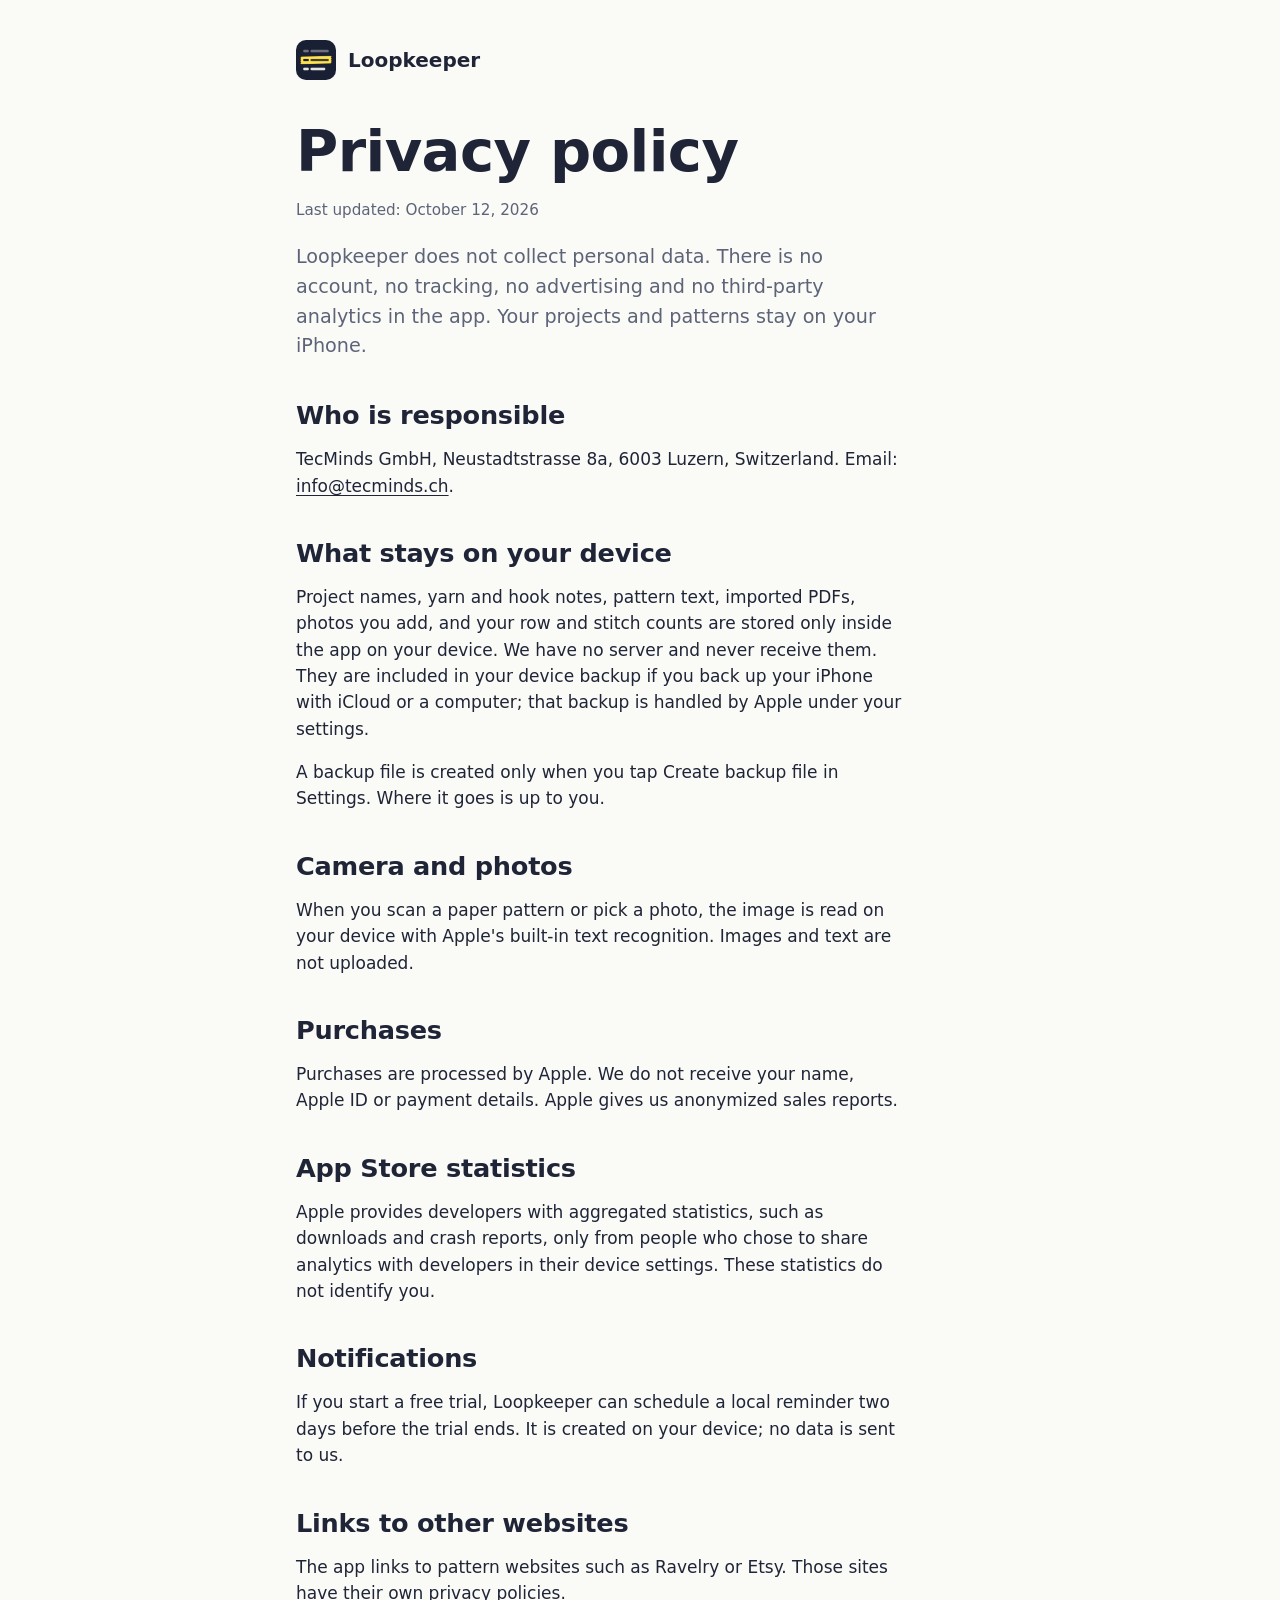
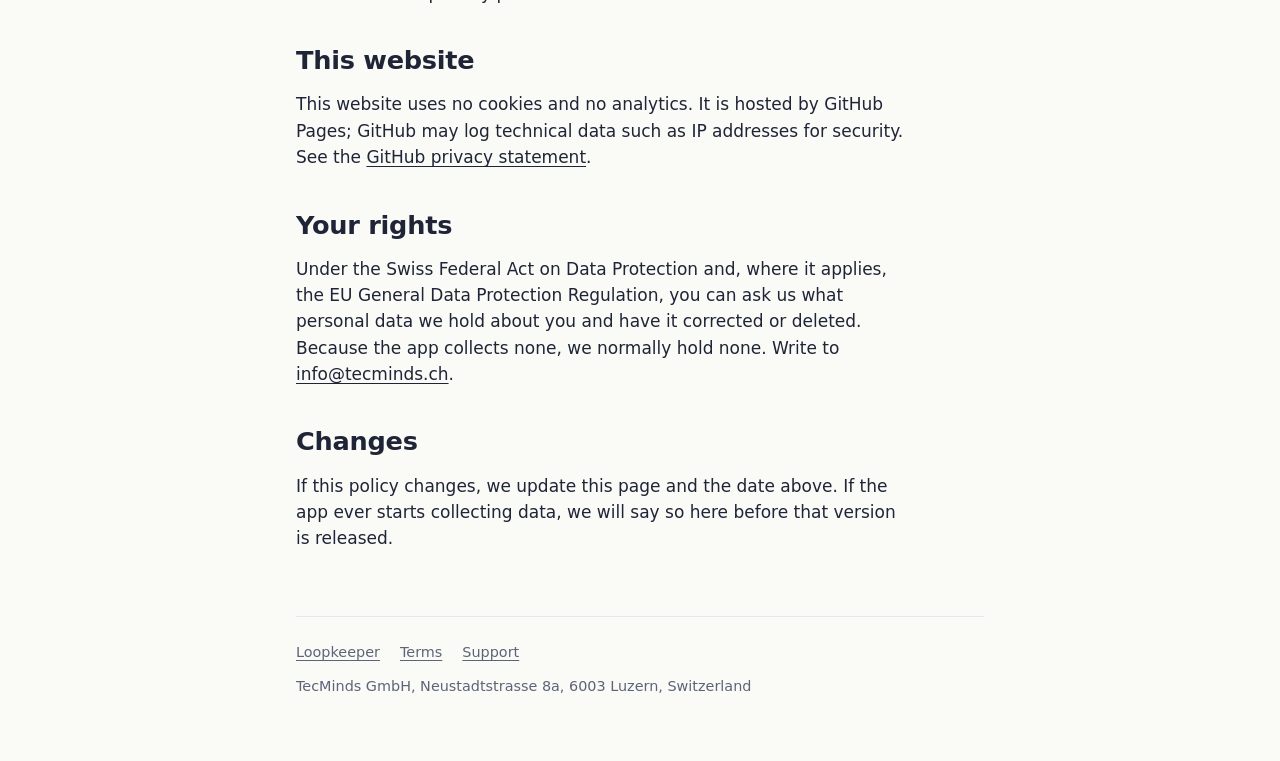
==== privacy.html @ 1ad8d7a1 "Add Loopkeeper website with privacy policy, terms and support Co-Authored-By: Claude Opus 5.5 <norep" ====
<!doctype html>
<html lang="en">
<head>
<meta charset="utf-8">
<meta name="viewport" content="width=device-width, initial-scale=1">
<title>Privacy policy · Loopkeeper</title>
<link rel="icon" href="img/icon.png">
<link rel="stylesheet" href="style.css">
</head>
<body>
<main class="page">
  <a class="brand" href="./"><img src="img/icon.png" alt="">Loopkeeper</a>

  <h1>Privacy policy</h1>
  <p class="muted">Last updated: October 12, 2026</p>

  <p class="lead">Loopkeeper does not collect personal data. There is no account, no tracking, no advertising and no third-party analytics in the app. Your projects and patterns stay on your iPhone.</p>

  <h2>Who is responsible</h2>
  <p>TecMinds GmbH, Neustadtstrasse 8a, 6003 Luzern, Switzerland. Email: <a href="mailto:info@tecminds.ch">info@tecminds.ch</a>.</p>

  <h2>What stays on your device</h2>
  <p>Project names, yarn and hook notes, pattern text, imported PDFs, photos you add, and your row and stitch counts are stored only inside the app on your device. We have no server and never receive them. They are included in your device backup if you back up your iPhone with iCloud or a computer; that backup is handled by Apple under your settings.</p>
  <p>A backup file is created only when you tap Create backup file in Settings. Where it goes is up to you.</p>

  <h2>Camera and photos</h2>
  <p>When you scan a paper pattern or pick a photo, the image is read on your device with Apple's built-in text recognition. Images and text are not uploaded.</p>

  <h2>Purchases</h2>
  <p>Purchases are processed by Apple. We do not receive your name, Apple ID or payment details. Apple gives us anonymized sales reports.</p>

  <h2>App Store statistics</h2>
  <p>Apple provides developers with aggregated statistics, such as downloads and crash reports, only from people who chose to share analytics with developers in their device settings. These statistics do not identify you.</p>

  <h2>Notifications</h2>
  <p>If you start a free trial, Loopkeeper can schedule a local reminder two days before the trial ends. It is created on your device; no data is sent to us.</p>

  <h2>Links to other websites</h2>
  <p>The app links to pattern websites such as Ravelry or Etsy. Those sites have their own privacy policies.</p>

  <h2>This website</h2>
  <p>This website uses no cookies and no analytics. It is hosted by GitHub Pages; GitHub may log technical data such as IP addresses for security. See the <a href="https://docs.github.com/en/site-policy/privacy-policies/github-general-privacy-statement">GitHub privacy statement</a>.</p>

  <h2>Your rights</h2>
  <p>Under the Swiss Federal Act on Data Protection and, where it applies, the EU General Data Protection Regulation, you can ask us what personal data we hold about you and have it corrected or deleted. Because the app collects none, we normally hold none. Write to <a href="mailto:info@tecminds.ch">info@tecminds.ch</a>.</p>

  <h2>Changes</h2>
  <p>If this policy changes, we update this page and the date above. If the app ever starts collecting data, we will say so here before that version is released.</p>

  <footer>
    <nav><a href="./">Loopkeeper</a><a href="terms.html">Terms</a><a href="support.html">Support</a></nav>
    TecMinds GmbH, Neustadtstrasse 8a, 6003 Luzern, Switzerland
  </footer>
</main>
</body>
</html>
---- style.css ----
:root {
  --paper: #FAFAF7;
  --sheet: #FFFFFF;
  --ink: #1F2537;
  --ink-2: #5D6478;
  --rule: #E4E7EE;
  --tape: #FFE14D;
  --display: system-ui, -apple-system, "Helvetica Neue", Arial, sans-serif;
}

@media (prefers-color-scheme: dark) {
  :root { --paper: #15171C; --sheet: #1E2129; --ink: #E9ECF2; --ink-2: #9AA1B2; --rule: #2B2F39; }
}

* { box-sizing: border-box; }

body {
  margin: 0;
  background: var(--paper);
  color: var(--ink);
  font: 17px/1.55 var(--display);
}

a { color: inherit; text-underline-offset: 3px; }
a:focus-visible { outline: 3px solid var(--tape); outline-offset: 2px; border-radius: 2px; }

.page { max-width: 46rem; margin: 0 auto; padding: 2.5rem 1.5rem 4rem; }

.brand { display: flex; align-items: center; gap: .75rem; text-decoration: none; font-weight: 800; font-stretch: condensed; font-size: 1.25rem; }
.brand img { width: 40px; height: 40px; border-radius: 10px; }

h1, h2, h3 { font-stretch: condensed; line-height: 1.1; letter-spacing: -0.01em; }
h1 { font-size: clamp(2.4rem, 7vw, 3.6rem); font-weight: 900; margin: 2.5rem 0 1rem; }
h2 { font-size: 1.6rem; font-weight: 800; margin: 2.5rem 0 .5rem; }
h3 { font-size: 1.2rem; font-weight: 700; margin: 1.5rem 0 .25rem; }
p, li { max-width: 38rem; }
.lead { font-size: 1.2rem; color: var(--ink-2); }
.muted { color: var(--ink-2); font-size: .95rem; }

/* The pattern sheet with the highlighter tape on the current row. */
.sheet { background: var(--sheet); border-radius: 6px; padding: .5rem 1.25rem; box-shadow: 0 10px 30px rgba(31, 37, 55, .08); margin: 2rem 0; }
.row { display: flex; gap: .75rem; padding: .7rem .4rem; border-bottom: 1px solid var(--rule); align-items: baseline; }
.row:last-child { border-bottom: 0; }
.row b { font-stretch: condensed; min-width: 3.6rem; }
.row.done { color: var(--ink-2); }
.row.done::before { content: "✓"; font-size: .8rem; margin-right: -.25rem; }
.row.now { background: var(--tape); color: #1F2537; border-bottom-color: transparent; clip-path: polygon(0 8%, 1.2% 0, 98.8% 0, 100% 10%, 99% 30%, 100% 50%, 99% 70%, 100% 90%, 98.8% 100%, 1.2% 100%, 0 92%, 1% 72%, 0 52%, 1% 32%); padding-left: 1rem; }

.shots { display: flex; gap: 1rem; margin: 2rem 0; }
.shots img { width: 50%; max-width: 280px; border-radius: 28px; box-shadow: 0 10px 30px rgba(31, 37, 55, .12); }

.points { list-style: none; padding: 0; }
.points li { padding: .9rem 0; border-bottom: 1px solid var(--rule); }
.points strong { font-stretch: condensed; font-size: 1.15rem; display: block; }

.badge { display: inline-block; background: var(--ink); color: var(--paper); padding: .8rem 1.3rem; border-radius: 14px; font-weight: 800; font-stretch: condensed; text-decoration: none; }

footer { margin-top: 4rem; padding-top: 1.5rem; border-top: 1px solid var(--rule); color: var(--ink-2); font-size: .9rem; }
footer nav { display: flex; gap: 1.25rem; flex-wrap: wrap; margin-bottom: .75rem; }

@media (max-width: 520px) {
  .shots img { border-radius: 18px; }
}
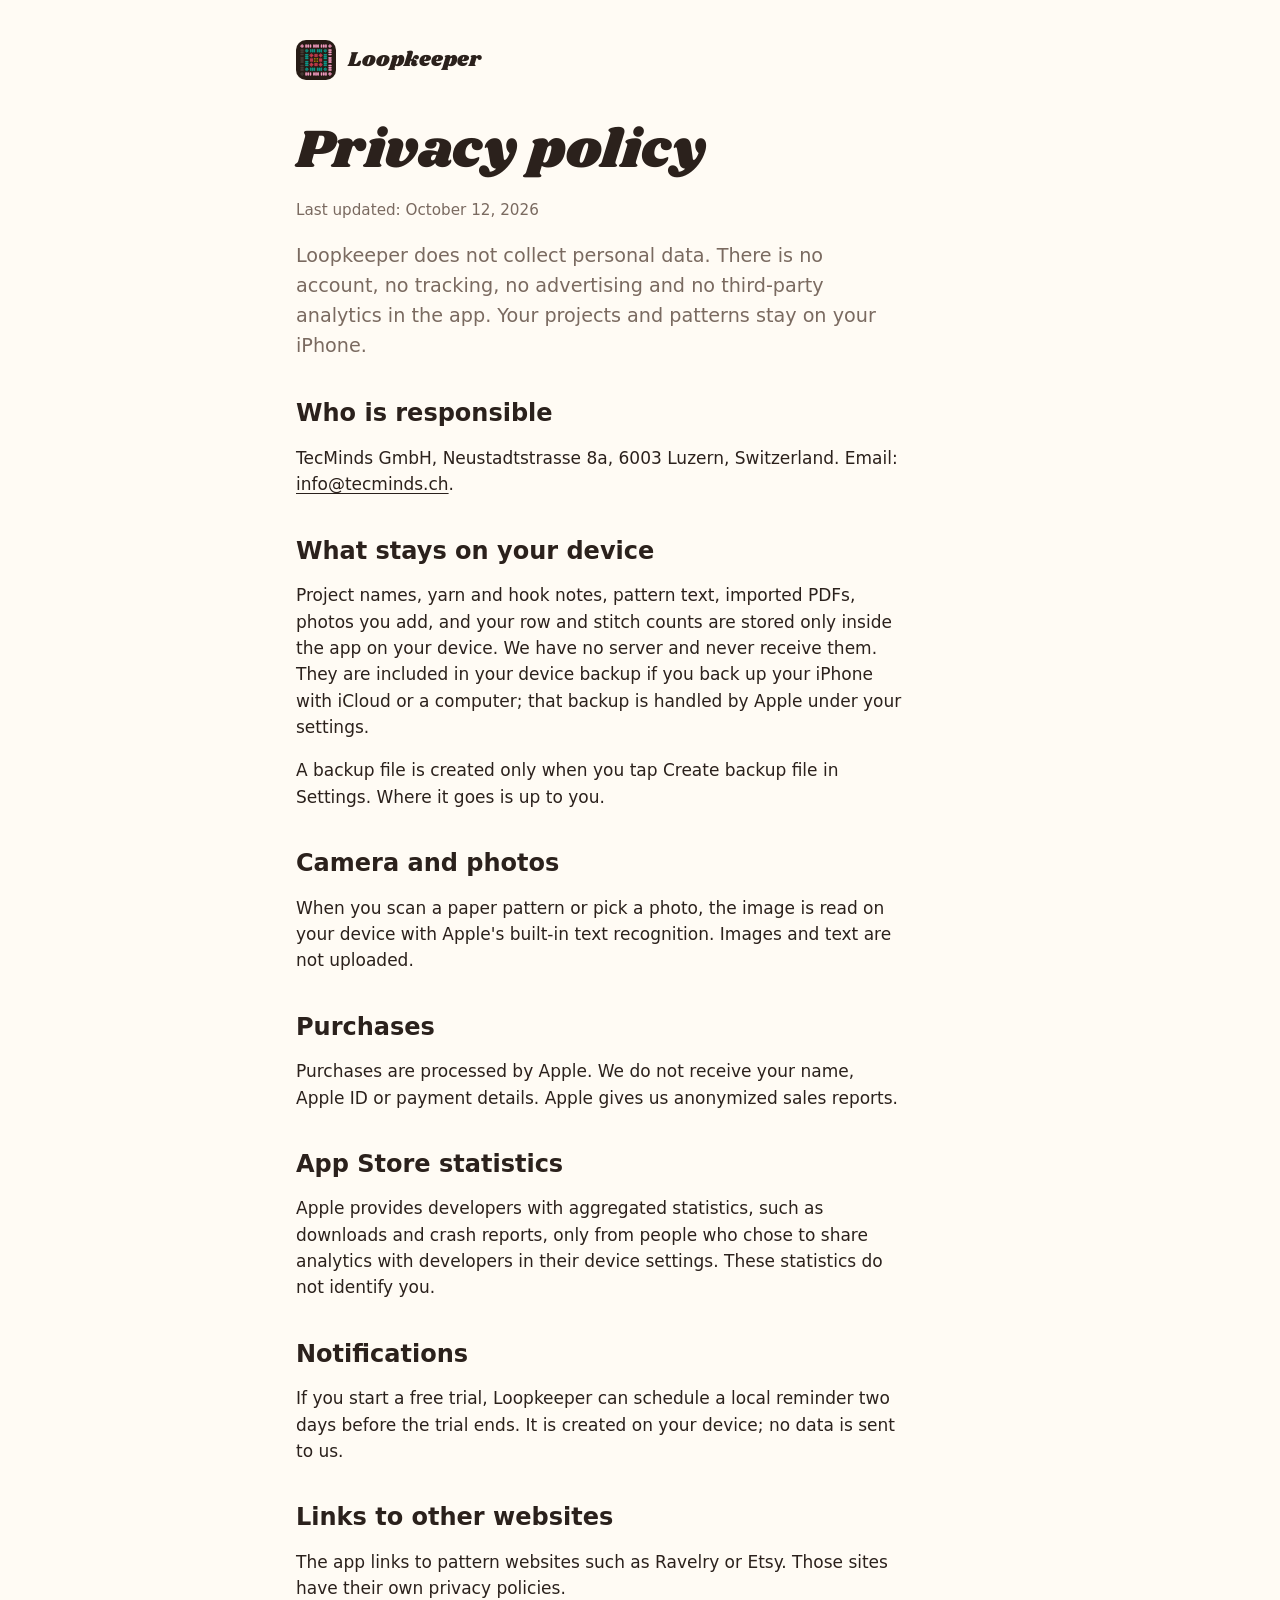
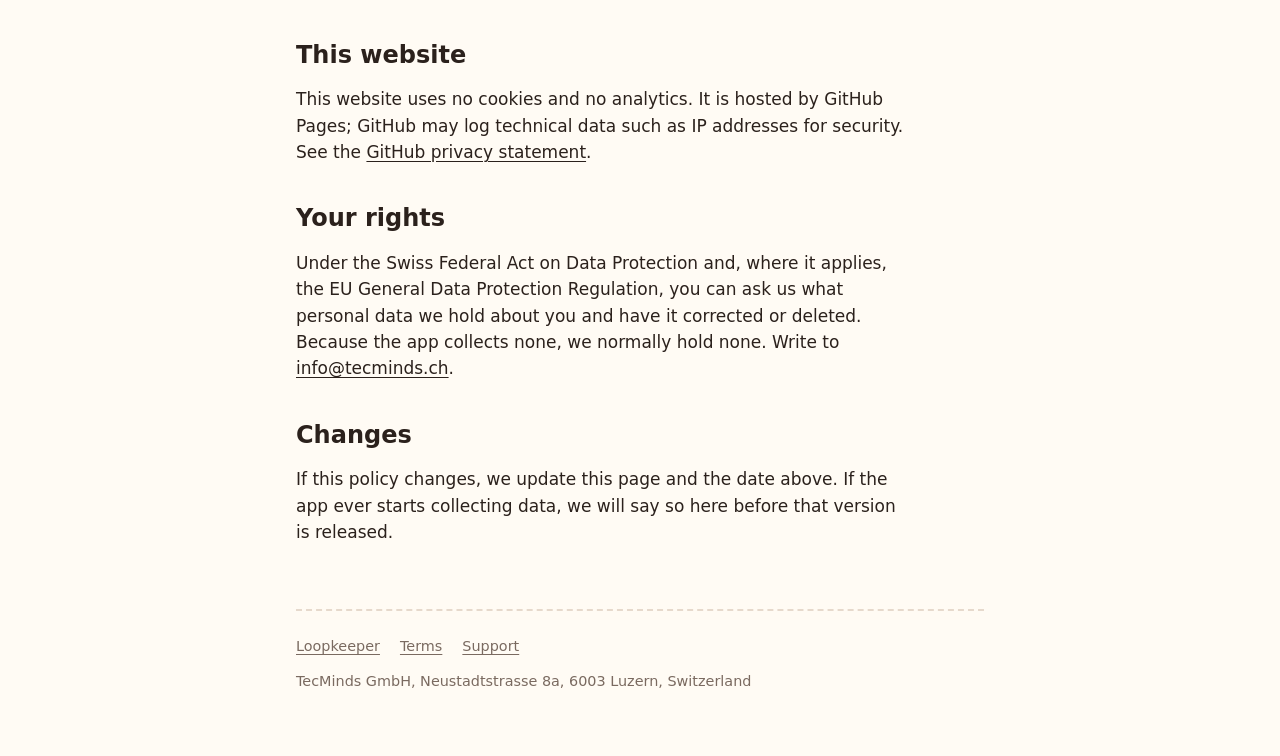
==== commit 55bd4902: "Bust cached styles and images after the restyle Co-Authored-By: Claude Opus 5.5 <noreply@anthropic.c" ====
--- a/privacy.html
+++ b/privacy.html
@@ -4,12 +4,12 @@
 <meta charset="utf-8">
 <meta name="viewport" content="width=device-width, initial-scale=1">
 <title>Privacy policy · Loopkeeper</title>
-<link rel="icon" href="img/icon.png">
-<link rel="stylesheet" href="style.css">
+<link rel="icon" href="img/icon.png?v=2">
+<link rel="stylesheet" href="style.css?v=2">
 </head>
 <body>
 <main class="page">
-  <a class="brand" href="./"><img src="img/icon.png" alt="">Loopkeeper</a>
+  <a class="brand" href="./"><img src="img/icon.png?v=2" alt="">Loopkeeper</a>
 
   <h1>Privacy policy</h1>
   <p class="muted">Last updated: October 12, 2026</p>
--- a/style.css
+++ b/style.css
@@ -1,15 +1,23 @@
+@font-face {
+  font-family: "Shrikhand";
+  src: url("fonts/Shrikhand-Regular.ttf") format("truetype");
+  font-display: swap;
+}
+
 :root {
-  --paper: #FAFAF7;
+  --paper: #FFFBF4;
   --sheet: #FFFFFF;
-  --ink: #1F2537;
-  --ink-2: #5D6478;
-  --rule: #E4E7EE;
-  --tape: #FFE14D;
+  --ink: #2B211C;
+  --ink-2: #7A6A60;
+  --rule: #E6D9CC;
+  --tape: rgba(244, 180, 0, .32);
+  --tape-edge: #C98F00;
   --display: system-ui, -apple-system, "Helvetica Neue", Arial, sans-serif;
+  --headline: "Shrikhand", Georgia, serif;
 }
 
 @media (prefers-color-scheme: dark) {
-  :root { --paper: #15171C; --sheet: #1E2129; --ink: #E9ECF2; --ink-2: #9AA1B2; --rule: #2B2F39; }
+  :root { --paper: #1F1916; --sheet: #2A221E; --ink: #F6EEE6; --ink-2: #B7A99F; --rule: #463A33; }
 }
 
 * { box-sizing: border-box; }
@@ -22,40 +30,40 @@
 }
 
 a { color: inherit; text-underline-offset: 3px; }
-a:focus-visible { outline: 3px solid var(--tape); outline-offset: 2px; border-radius: 2px; }
+a:focus-visible { outline: 3px solid #F4B400; outline-offset: 2px; border-radius: 2px; }
 
 .page { max-width: 46rem; margin: 0 auto; padding: 2.5rem 1.5rem 4rem; }
 
-.brand { display: flex; align-items: center; gap: .75rem; text-decoration: none; font-weight: 800; font-stretch: condensed; font-size: 1.25rem; }
+.brand { display: flex; align-items: center; gap: .75rem; text-decoration: none; font-family: var(--headline); font-size: 1.3rem; }
 .brand img { width: 40px; height: 40px; border-radius: 10px; }
 
-h1, h2, h3 { font-stretch: condensed; line-height: 1.1; letter-spacing: -0.01em; }
-h1 { font-size: clamp(2.4rem, 7vw, 3.6rem); font-weight: 900; margin: 2.5rem 0 1rem; }
-h2 { font-size: 1.6rem; font-weight: 800; margin: 2.5rem 0 .5rem; }
+h1, h2, h3 { line-height: 1.15; }
+h1 { font-family: var(--headline); font-weight: 400; font-size: clamp(2.3rem, 7vw, 3.4rem); margin: 2.5rem 0 1rem; }
+h2 { font-size: 1.5rem; font-weight: 800; margin: 2.5rem 0 .5rem; }
 h3 { font-size: 1.2rem; font-weight: 700; margin: 1.5rem 0 .25rem; }
 p, li { max-width: 38rem; }
 .lead { font-size: 1.2rem; color: var(--ink-2); }
 .muted { color: var(--ink-2); font-size: .95rem; }
 
-/* The pattern sheet with the highlighter tape on the current row. */
-.sheet { background: var(--sheet); border-radius: 6px; padding: .5rem 1.25rem; box-shadow: 0 10px 30px rgba(31, 37, 55, .08); margin: 2rem 0; }
-.row { display: flex; gap: .75rem; padding: .7rem .4rem; border-bottom: 1px solid var(--rule); align-items: baseline; }
+/* The pattern sheet, with the round you are on highlighted like in the app. */
+.sheet { background: var(--sheet); border-radius: 6px; padding: .5rem 1.25rem; box-shadow: 0 10px 30px rgba(43, 33, 28, .08); margin: 2rem 0; }
+.row { display: flex; gap: .75rem; padding: .7rem .6rem; border-bottom: 2px dashed var(--rule); align-items: baseline; }
 .row:last-child { border-bottom: 0; }
-.row b { font-stretch: condensed; min-width: 3.6rem; }
+.row b { min-width: 3.6rem; }
 .row.done { color: var(--ink-2); }
-.row.done::before { content: "✓"; font-size: .8rem; margin-right: -.25rem; }
-.row.now { background: var(--tape); color: #1F2537; border-bottom-color: transparent; clip-path: polygon(0 8%, 1.2% 0, 98.8% 0, 100% 10%, 99% 30%, 100% 50%, 99% 70%, 100% 90%, 98.8% 100%, 1.2% 100%, 0 92%, 1% 72%, 0 52%, 1% 32%); padding-left: 1rem; }
+.row.done::before { content: "✓"; color: #13998A; font-weight: 800; font-size: .85rem; margin-right: -.25rem; }
+.row.now { background: var(--tape); color: #2B211C; border: 0; border-radius: 14px; outline: 1.5px dashed var(--tape-edge); outline-offset: -5px; margin: .2rem 0; }
 
 .shots { display: flex; gap: 1rem; margin: 2rem 0; }
-.shots img { width: 50%; max-width: 280px; border-radius: 28px; box-shadow: 0 10px 30px rgba(31, 37, 55, .12); }
+.shots img { width: 50%; max-width: 280px; border-radius: 28px; box-shadow: 0 10px 30px rgba(43, 33, 28, .12); }
 
 .points { list-style: none; padding: 0; }
-.points li { padding: .9rem 0; border-bottom: 1px solid var(--rule); }
-.points strong { font-stretch: condensed; font-size: 1.15rem; display: block; }
+.points li { padding: .9rem 0; border-bottom: 2px dashed var(--rule); }
+.points strong { font-size: 1.1rem; display: block; }
 
-.badge { display: inline-block; background: var(--ink); color: var(--paper); padding: .8rem 1.3rem; border-radius: 14px; font-weight: 800; font-stretch: condensed; text-decoration: none; }
+.badge { display: inline-block; background: var(--ink); color: var(--paper); padding: .85rem 1.4rem; border-radius: 18px; font-weight: 700; text-decoration: none; }
 
-footer { margin-top: 4rem; padding-top: 1.5rem; border-top: 1px solid var(--rule); color: var(--ink-2); font-size: .9rem; }
+footer { margin-top: 4rem; padding-top: 1.5rem; border-top: 2px dashed var(--rule); color: var(--ink-2); font-size: .9rem; }
 footer nav { display: flex; gap: 1.25rem; flex-wrap: wrap; margin-bottom: .75rem; }
 
 @media (max-width: 520px) {
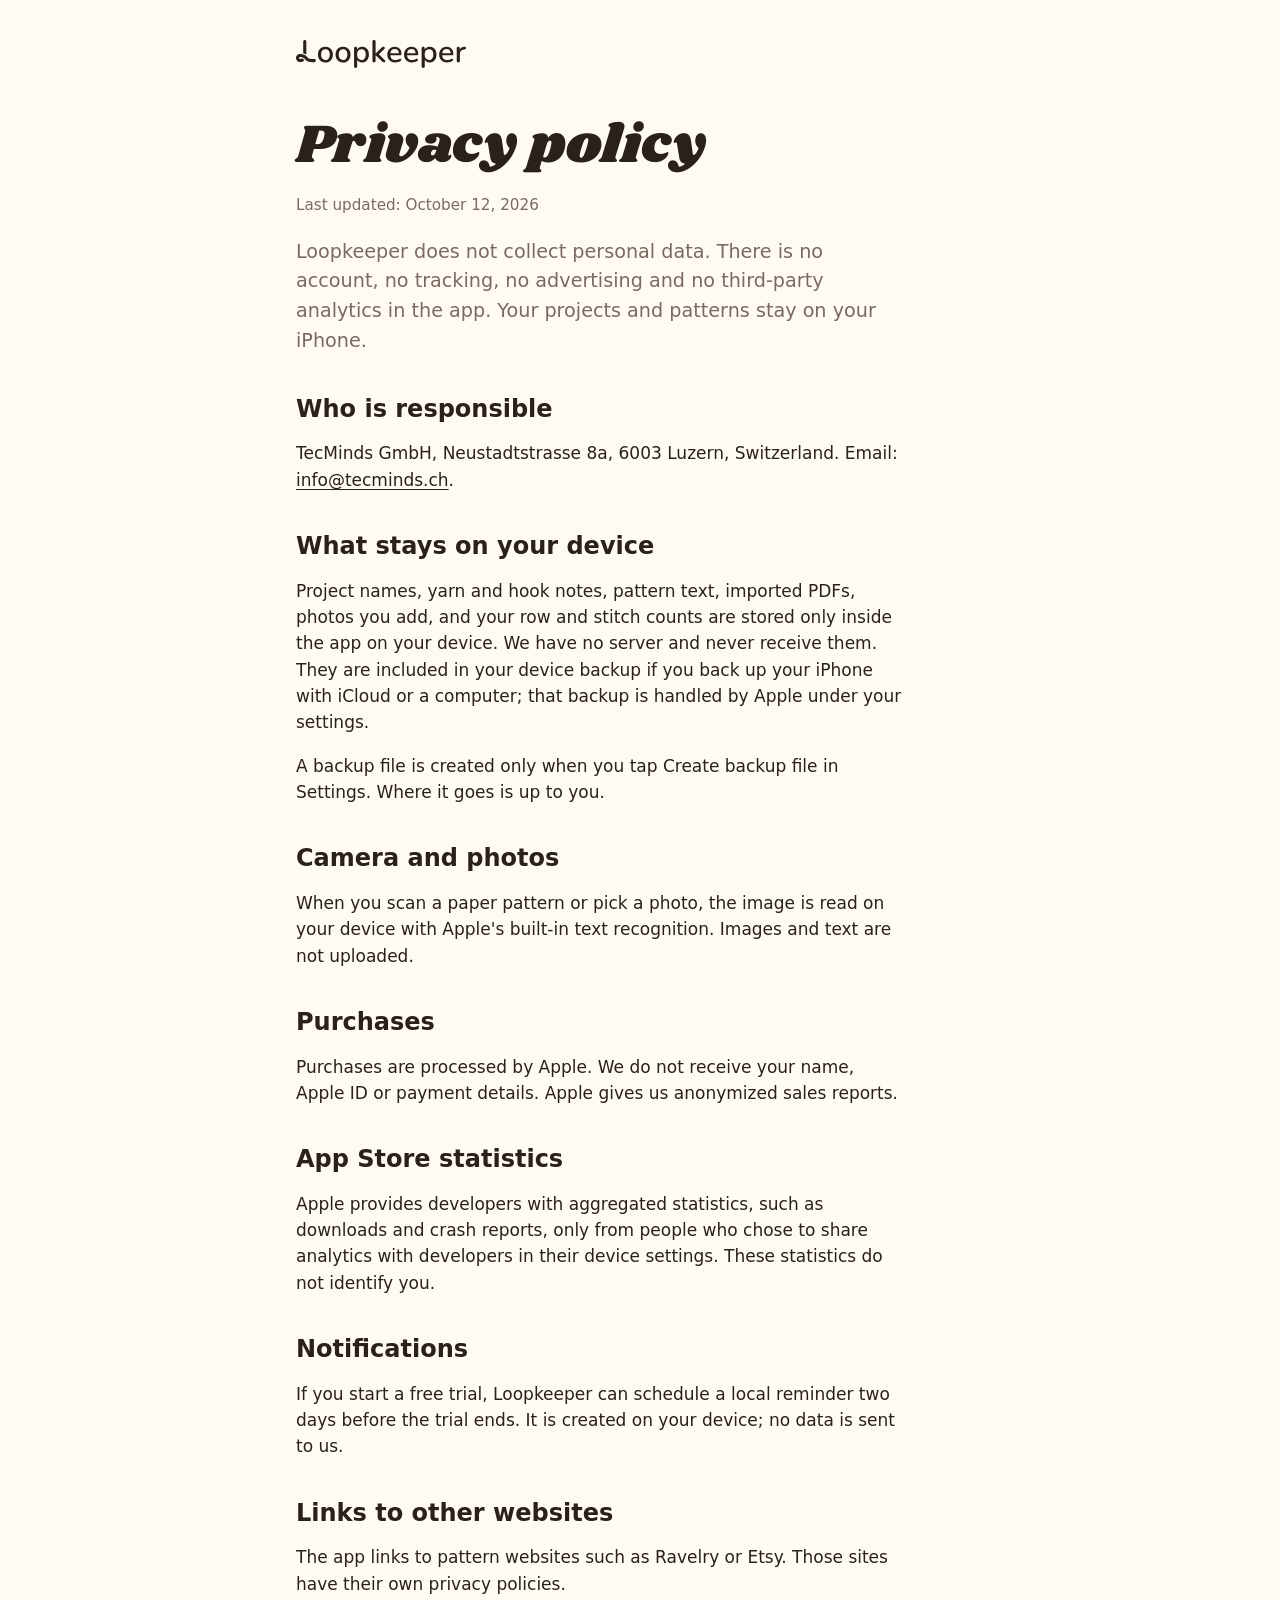
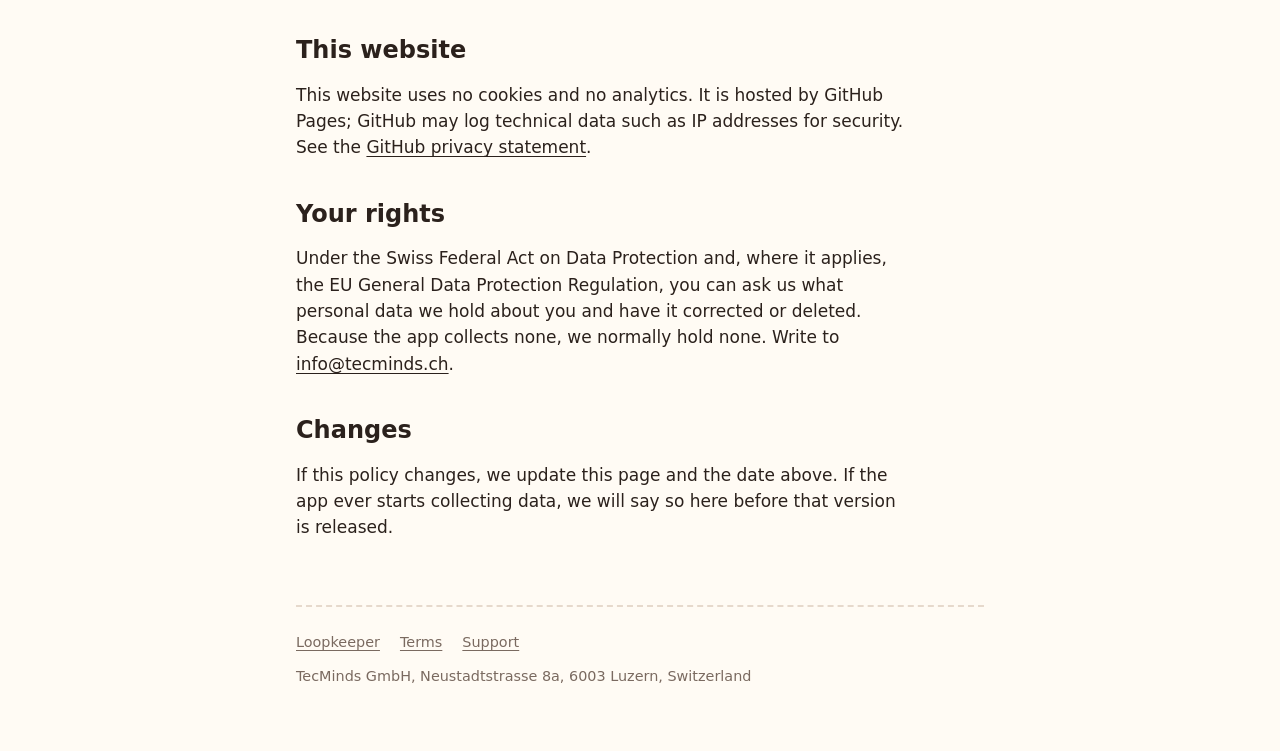
==== commit c03831f2: "Switch the site to the L-loop mark - Header: the wordmark (img/wordmark.svg) instead of icon and tex" ====
--- a/privacy.html
+++ b/privacy.html
@@ -4,12 +4,14 @@
 <meta charset="utf-8">
 <meta name="viewport" content="width=device-width, initial-scale=1">
 <title>Privacy policy · Loopkeeper</title>
-<link rel="icon" href="img/icon.png?v=2">
-<link rel="stylesheet" href="style.css?v=2">
+<link rel="icon" href="img/favicon-32.png?v=3" sizes="32x32">
+<link rel="icon" href="favicon.svg?v=3" type="image/svg+xml">
+<link rel="apple-touch-icon" href="img/icon.png?v=3">
+<link rel="stylesheet" href="style.css?v=3">
 </head>
 <body>
 <main class="page">
-  <a class="brand" href="./"><img src="img/icon.png?v=2" alt="">Loopkeeper</a>
+  <a class="brand" href="./"><img src="img/wordmark.svg?v=3" alt="Loopkeeper" width="170" height="28"></a>
 
   <h1>Privacy policy</h1>
   <p class="muted">Last updated: October 12, 2026</p>
--- a/style.css
+++ b/style.css
@@ -34,8 +34,9 @@
 
 .page { max-width: 46rem; margin: 0 auto; padding: 2.5rem 1.5rem 4rem; }
 
-.brand { display: flex; align-items: center; gap: .75rem; text-decoration: none; font-family: var(--headline); font-size: 1.3rem; }
-.brand img { width: 40px; height: 40px; border-radius: 10px; }
+/* The wordmark (img/wordmark.svg, generated by brand/generate.ts) follows the color scheme by itself. */
+.brand { display: inline-block; line-height: 0; }
+.brand img { height: 28px; width: auto; }
 
 h1, h2, h3 { line-height: 1.15; }
 h1 { font-family: var(--headline); font-weight: 400; font-size: clamp(2.3rem, 7vw, 3.4rem); margin: 2.5rem 0 1rem; }
